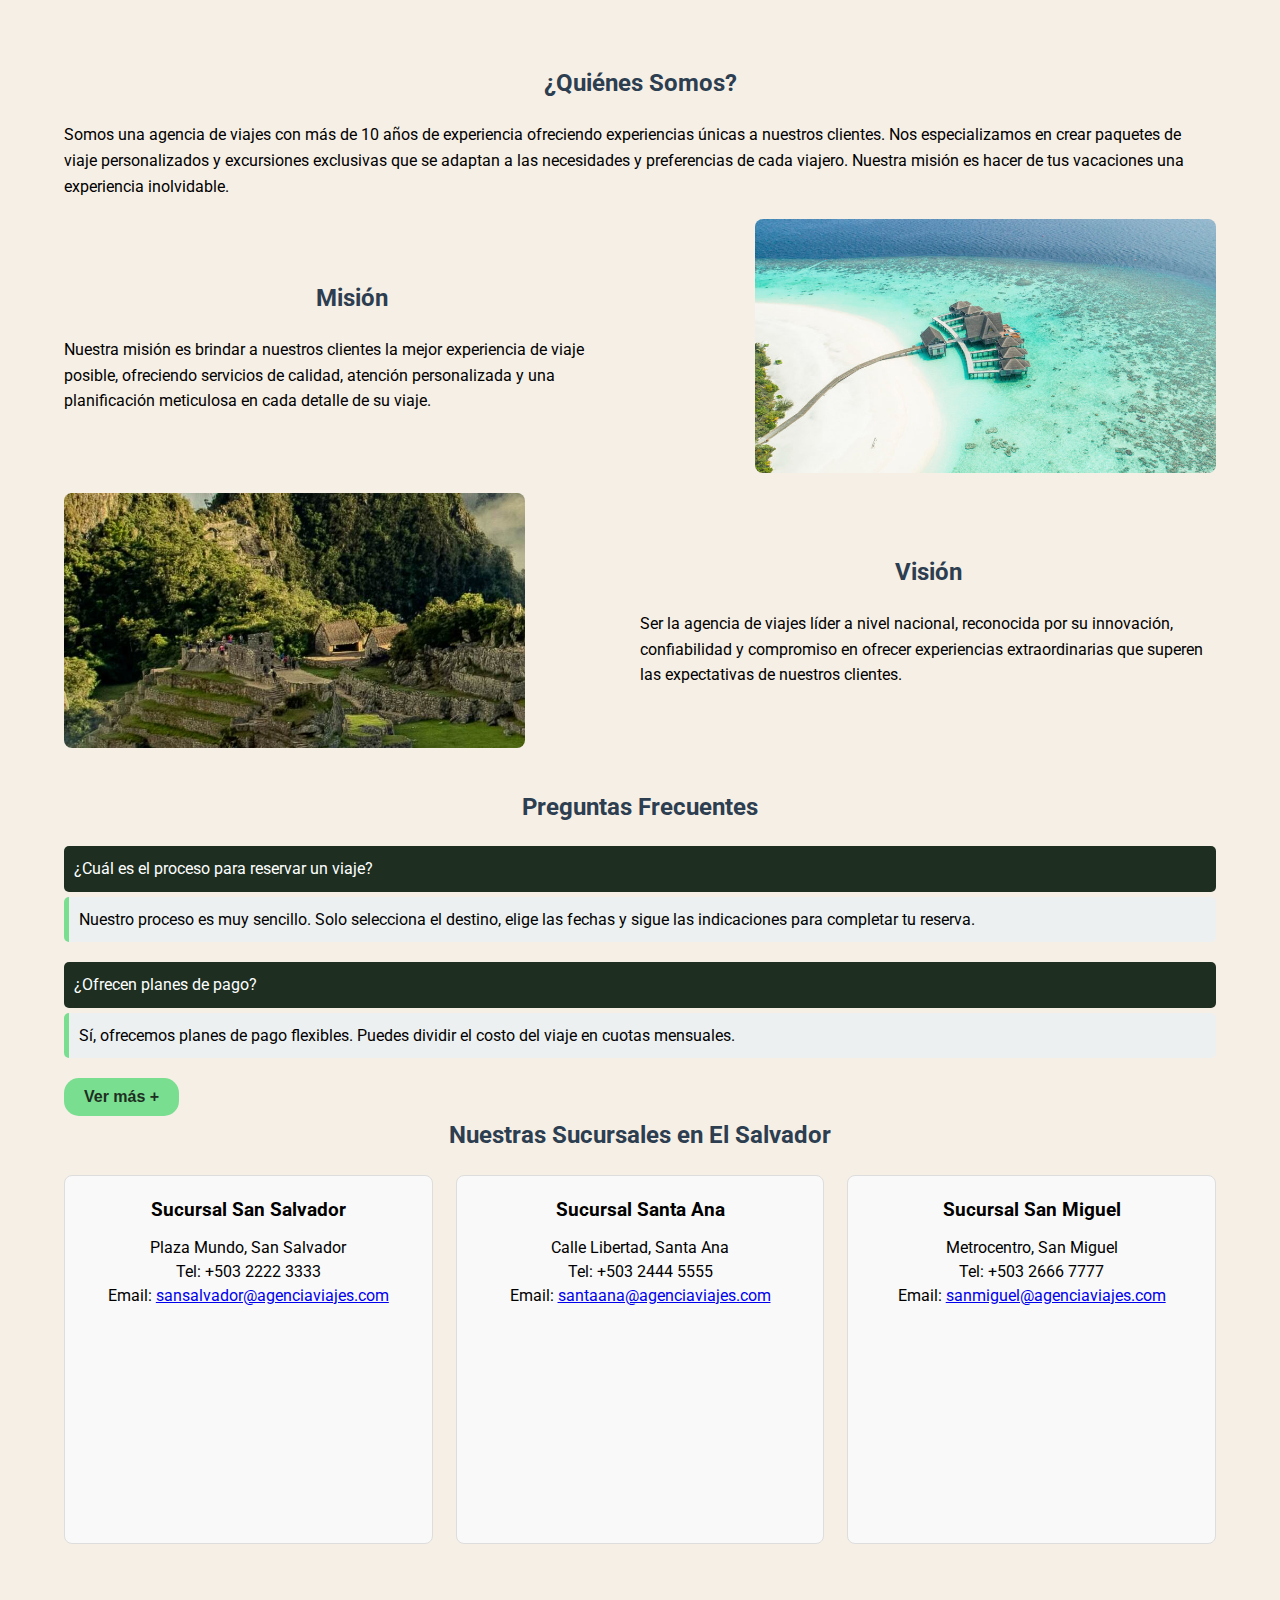
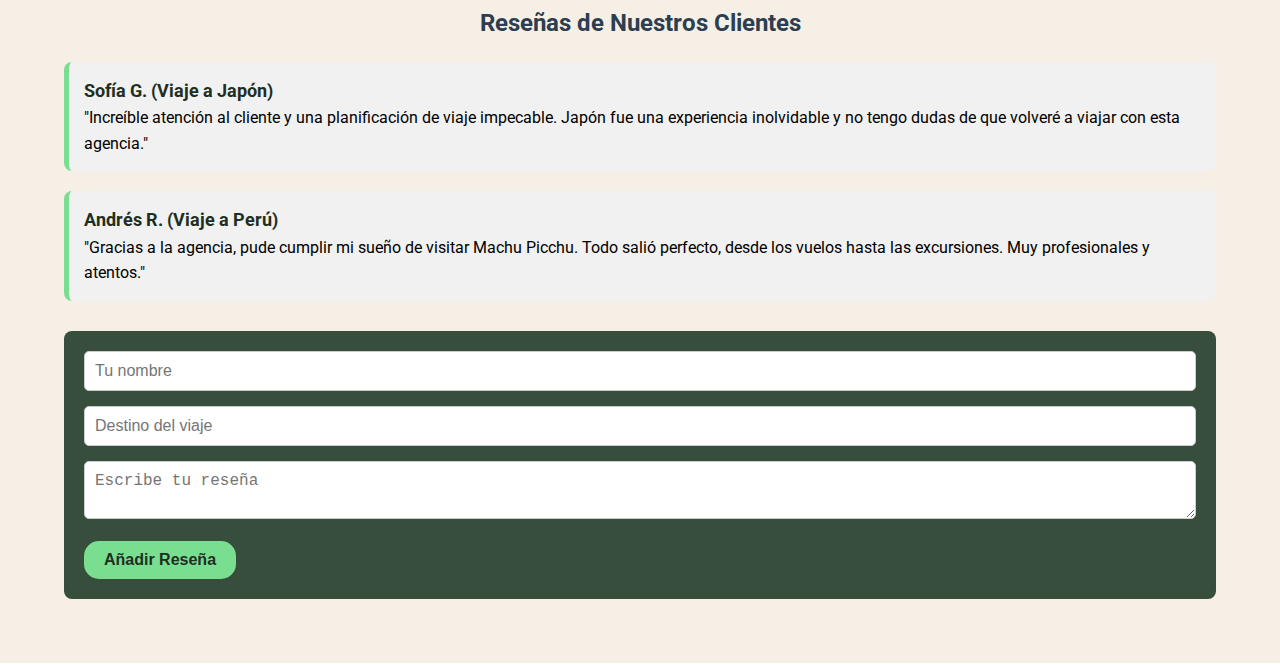
==== assets/templates/aboutUs.html @ 6f4216e9 "Añadir CSS, HTML, JS de Pagina Sobre Nosotros" ====
<!-- Autores: Carlos Santos, Francisco Montoya, Jimmy Vasquez, Edwin Morataya
Fecha: Septiembre 20, 2024 -->
<!DOCTYPE html>
<html lang="es">
  <head>
    <meta charset="UTF-8" />
    <meta name="viewport" content="width=device-width, initial-scale=1.0" />
    <title>Agencia de Viajes - Sobre Nosotros</title>
    <link rel="stylesheet" href="../css/aboutUs.css" />
  </head>
  <body>
    <div class="container">
      <!-- Descripción de la agencia -->
      <section class="descripcion-agencia">
        <h2>¿Quiénes Somos?</h2>
        <p>
          Somos una agencia de viajes con más de 10 años de experiencia
          ofreciendo experiencias únicas a nuestros clientes. Nos especializamos
          en crear paquetes de viaje personalizados y excursiones exclusivas que
          se adaptan a las necesidades y preferencias de cada viajero. Nuestra
          misión es hacer de tus vacaciones una experiencia inolvidable.
        </p>
      </section>

      <!-- Misión -->
      <section class="mision">
        <div class="mision-content">
          <div class="mision-text">
            <h2>Misión</h2>
            <p>
              Nuestra misión es brindar a nuestros clientes la mejor experiencia
              de viaje posible, ofreciendo servicios de calidad, atención
              personalizada y una planificación meticulosa en cada detalle de su
              viaje.
            </p>
          </div>
          <img
            src="../images/aboutUs/imagenMision.jpg"
            alt="Mission Image"
            class="mision-image"
          />
        </div>
      </section>

      <!-- Visión -->
      <section class="vision">
        <div class="vision-content">
          <img
            src="../images/aboutUs/imagenVision.jpg"
            alt="Vision Image"
            class="vision-image"
          />
          <div class="vision-text">
            <h2>Visión</h2>
            <p>
              Ser la agencia de viajes líder a nivel nacional, reconocida por su
              innovación, confiabilidad y compromiso en ofrecer experiencias
              extraordinarias que superen las expectativas de nuestros clientes.
            </p>
          </div>
        </div>
      </section>

      <!-- Preguntas Frecuentes (FAQ) -->
      <section id="faq" class="faq-section">
        <h2>Preguntas Frecuentes</h2>

        <div class="faq-item">
          <div class="faq-question">
            ¿Cuál es el proceso para reservar un viaje?
          </div>
          <div class="faq-answer">
            Nuestro proceso es muy sencillo. Solo selecciona el destino, elige
            las fechas y sigue las indicaciones para completar tu reserva.
          </div>
        </div>

        <div class="faq-item">
          <div class="faq-question">¿Ofrecen planes de pago?</div>
          <div class="faq-answer">
            Sí, ofrecemos planes de pago flexibles. Puedes dividir el costo del
            viaje en cuotas mensuales.
          </div>
        </div>

        <!-- Preguntas ocultas -->
        <div id="extra-questions" style="display: none">
          <div class="faq-item">
            <div class="faq-question">
              ¿Cuáles son los destinos más populares?
            </div>
            <div class="faq-answer">
              Algunos de nuestros destinos más populares incluyen destinos
              tropicales, ciudades europeas y aventuras en la naturaleza.
            </div>
          </div>

          <div class="faq-item">
            <div class="faq-question">¿Puedo cancelar mi reserva?</div>
            <div class="faq-answer">
              Sí, puedes cancelar tu reserva hasta 48 horas antes de la salida.
              Se aplicarán algunas tarifas dependiendo del destino.
            </div>
          </div>
        </div>

        <button id="ver-mas-btn">Ver más +</button>
      </section>

      <!-- Sucursales -->
      <section class="ubicacion-sucursales">
        <h2>Nuestras Sucursales en El Salvador</h2>

        <div id="sucursales-container">
          <div class="sucursal">
            <h3>Sucursal San Salvador</h3>
            <p>
              Plaza Mundo, San Salvador<br />
              Tel: +503 2222 3333<br />
              Email:
              <a href="mailto:sansalvador@agenciaviajes.com"
                >sansalvador@agenciaviajes.com</a
              >
            </p>
            <iframe
              src="https://www.google.com/maps/embed?pb=!1m18!1m12!1m3!1d3876.636771554083!2d-89.18121278484589!3d13.705889190374032!2m3!1f0!2f0!3f0!3m2!1i1024!2i768!4f13.1!3m3!1m2!1s0x8f632fba82f19b77%3A0x3dbda7e808dc129d!2sPlaza%20Mundo!5e0!3m2!1ses-419!2ssv!4v1726422460522!5m2!1ses-419!2ssv"
              width="600"
              height="450"
              style="border: 0"
              allowfullscreen=""
              loading="lazy"
              referrerpolicy="no-referrer-when-downgrade"
            ></iframe>
          </div>

          <div class="sucursal">
            <h3>Sucursal Santa Ana</h3>
            <p>
              Calle Libertad, Santa Ana<br />
              Tel: +503 2444 5555<br />
              Email:
              <a href="mailto:santaana@agenciaviajes.com"
                >santaana@agenciaviajes.com</a
              >
            </p>
            <iframe
              src="https://www.google.com/maps/embed?pb=!1m18!1m12!1m3!1d3877.2563652632855!2d-89.55889848484452!3d13.994811790283612!2m3!1f0!2f0!3f0!3m2!1i1024!2i768!4f13.1!3m3!1m2!1s0x8f62e6eb3f4e8fd9%3A0xdf89658952f9eecd!2sCatedral%20de%20Santa%20Ana!5e0!3m2!1ses-419!2ssv!4v1726422460522!5m2!1ses-419!2ssv"
              width="600"
              height="450"
              style="border: 0"
              allowfullscreen=""
              loading="lazy"
              referrerpolicy="no-referrer-when-downgrade"
            ></iframe>
          </div>

          <div class="sucursal">
            <h3>Sucursal San Miguel</h3>
            <p>
              Metrocentro, San Miguel<br />
              Tel: +503 2666 7777<br />
              Email:
              <a href="mailto:sanmiguel@agenciaviajes.com"
                >sanmiguel@agenciaviajes.com</a
              >
            </p>
            <iframe
              src="https://www.google.com/maps/embed?pb=!1m18!1m12!1m3!1d3876.7888725198725!2d-88.18129848484597!3d13.478419690507994!2m3!1f0!2f0!3f0!3m2!1i1024!2i768!4f13.1!3m3!1m2!1s0x8f6339b7b7a6d8a3%3A0x91f74e9643fa28f!2sMetrocentro%20San%20Miguel!5e0!3m2!1ses-419!2ssv!4v1726422460522!5m2!1ses-419!2ssv"
              width="600"
              height="450"
              style="border: 0"
              allowfullscreen=""
              loading="lazy"
              referrerpolicy="no-referrer-when-downgrade"
            ></iframe>
          </div>
        </div>
      </section>

      <!-- Reseñas de Clientes -->
      <section class="resenas-clientes">
        <h2>Reseñas de Nuestros Clientes</h2>
        <div id="resenas-container">
          <div class="resena">
            <p>
              <strong>Sofía G. (Viaje a Japón)</strong><br />
              "Increíble atención al cliente y una planificación de viaje
              impecable. Japón fue una experiencia inolvidable y no tengo dudas
              de que volveré a viajar con esta agencia."
            </p>
          </div>
          <div class="resena">
            <p>
              <strong>Andrés R. (Viaje a Perú)</strong><br />
              "Gracias a la agencia, pude cumplir mi sueño de visitar Machu
              Picchu. Todo salió perfecto, desde los vuelos hasta las
              excursiones. Muy profesionales y atentos."
            </p>
          </div>
        </div>

        <!-- Formulario para agregar una nueva reseña -->
        <form id="form-resena">
          <input type="text" id="nombre" placeholder="Tu nombre" required />
          <input
            type="text"
            id="destino"
            placeholder="Destino del viaje"
            required
          />
          <textarea
            id="comentario"
            placeholder="Escribe tu reseña"
            required
          ></textarea>
          <button type="submit">Añadir Reseña</button>
        </form>
      </section>
    </div>
  </body>
</html>

<script src="../js/aboutUs.js"></script>
---- assets/css/aboutUs.css ----
@import url("https://fonts.googleapis.com/css2?family=Roboto:ital,wght@0,100;0,300;0,400;0,500;0,700;0,900;1,100;1,300;1,400;1,500;1,700;1,900&display=swap");

* {
  margin: 0;
  padding: 0;
  box-sizing: border-box;
}

body {
  font-family: "Roboto", sans-serif;
  line-height: 1.6;
}

.container {
  margin: 0 auto;
  background-color: #f6efe6;
  padding: 4rem;
}

h2 {
  text-align: center;
  margin-bottom: 20px;
  color: #2c3e50;
}

/* Mision y Vision */
.mision-content,
.vision-content {
  display: flex;
  align-items: center;
  justify-content: space-between;
  margin-top: 20px;
}

.mision-text,
.vision-text {
  width: 50%;
}

.mision-image,
.vision-image {
  width: 40%;
  height: auto;
  border-radius: 8px;
}

/* Sección de sucursales */
#sucursales-container {
  display: flex;
  flex-wrap: wrap;
  justify-content: space-between;
  gap: 20px;
  margin-bottom: 40px;
}

.sucursal {
  flex: 1;
  min-width: 300px;
  max-width: 32%;
  margin-bottom: 20px;
  border: 1px solid #ddd;
  padding: 20px;
  border-radius: 8px;
  background-color: #f9f9f9;
  display: flex;
  flex-direction: column;
  align-items: center;
}

.sucursal h3 {
  margin-bottom: 10px;
  color: black;
  text-align: center;
}

.sucursal p {
  margin-bottom: 15px;
  text-align: center;
  font-size: 1rem;
  line-height: 1.5;
}

.sucursal iframe {
  width: 100%;
  height: 200px;
  border: none;
  border-radius: 8px;
}

button {
  background-color: #79de90;
  color: #1e2f22;
  font-weight: bold;
  padding: 10px 20px;
  border: none;
  border-radius: 15px;
  cursor: pointer;
  font-size: 1rem;
}

button:hover {
  background-color: #fff;
}

/* Sección de reseñas */
.resenas-clientes {
  margin-top: 40px;
}

.resena {
  margin-bottom: 20px;
  padding: 15px;
  border-left: 5px solid #79de90;
  background-color: #f1f1f1;
  border-radius: 8px;
}

.resena strong {
  color: #1e2f22;
  font-size: 1.1rem;
}

/* Formulario de reseñas */
form#form-resena {
  margin-top: 30px;
  background-color: #364e3b;
  padding: 20px;
  border-radius: 8px;
}

form input,
form textarea {
  width: 100%;
  padding: 10px;
  margin-bottom: 15px;
  border: 1px solid #ccc;
  border-radius: 5px;
  font-size: 1rem;
}

/* Sección FAQ */
.faq-section {
  margin-top: 40px;
}

.faq-item {
  margin-bottom: 20px;
}

.faq-question {
  background-color: #1e2f22;
  color: white;
  padding: 10px;
  border-radius: 5px;
}

.faq-answer {
  padding: 10px;
  background-color: #ecf0f1;
  border-left: 5px solid #79de90;
  border-radius: 5px;
  margin-top: 5px;
}

/* Media para celulares */
@media (max-width: 768px) {
  .container {
    padding: 2rem;
  }

  .mision-content {
    flex-direction: column;
  }

  .vision-content {
    flex-direction: column-reverse;
  }

  .mision-text,
  .vision-text {
    width: 100%;
  }

  .mision-image,
  .vision-image {
    width: 100%;
    margin: 20px 0;
  }

  #sucursales-container {
    flex-direction: column;
    gap: 20px;
  }

  .sucursal {
    max-width: 100%;
  }

  .sucursal iframe {
    height: 250px;
  }
}
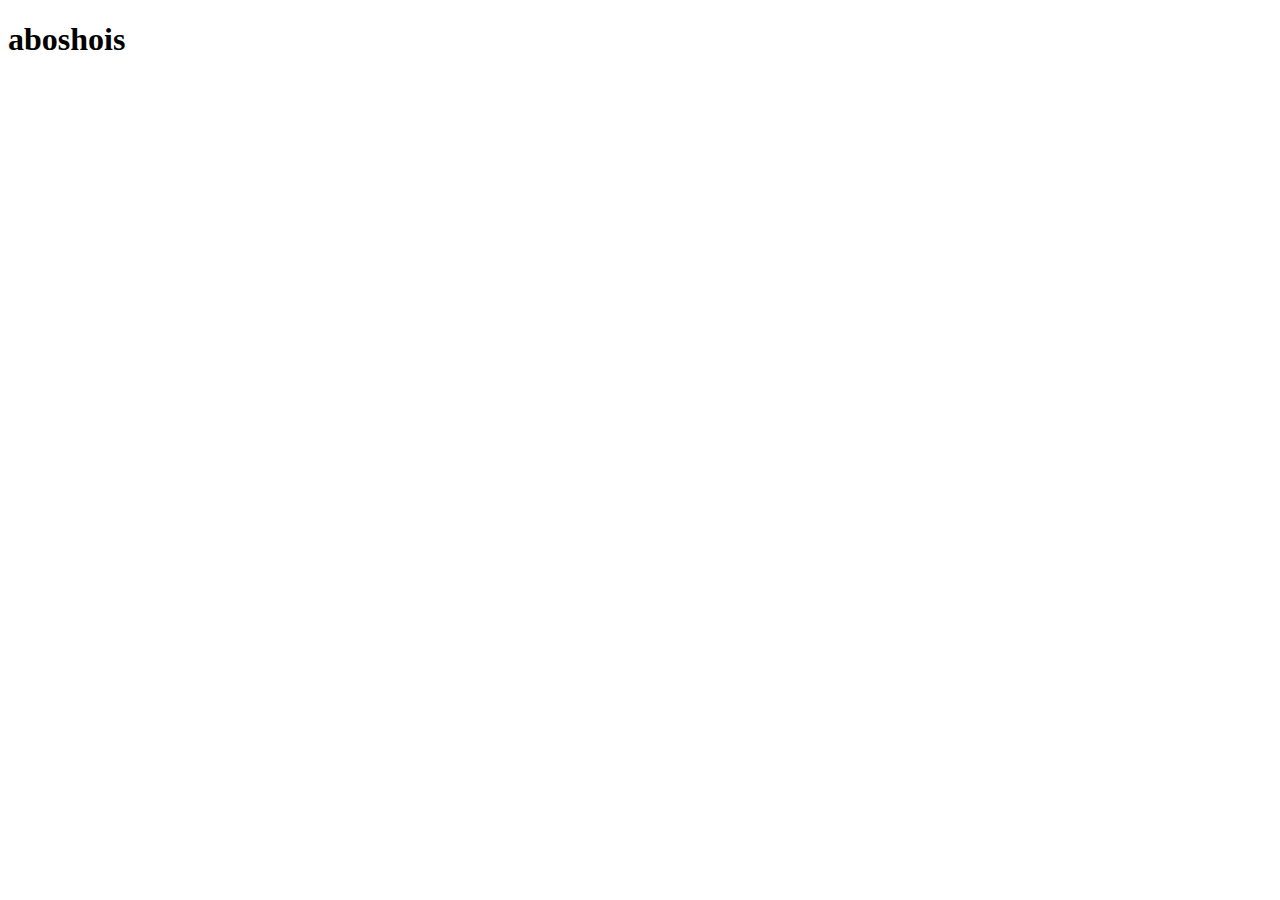
==== commit 6d82acae: "pagina finalizada" ====
--- a/assets/templates/aboutUs.html
+++ b/assets/templates/aboutUs.html
@@ -1,223 +1,11 @@
-<!-- Autores: Carlos Santos, Francisco Montoya, Jimmy Vasquez, Edwin Morataya
-Fecha: Septiembre 20, 2024 -->
 <!DOCTYPE html>
-<html lang="es">
-  <head>
-    <meta charset="UTF-8" />
-    <meta name="viewport" content="width=device-width, initial-scale=1.0" />
-    <title>Agencia de Viajes - Sobre Nosotros</title>
-    <link rel="stylesheet" href="../css/aboutUs.css" />
-  </head>
-  <body>
-    <div class="container">
-      <!-- Descripción de la agencia -->
-      <section class="descripcion-agencia">
-        <h2>¿Quiénes Somos?</h2>
-        <p>
-          Somos una agencia de viajes con más de 10 años de experiencia
-          ofreciendo experiencias únicas a nuestros clientes. Nos especializamos
-          en crear paquetes de viaje personalizados y excursiones exclusivas que
-          se adaptan a las necesidades y preferencias de cada viajero. Nuestra
-          misión es hacer de tus vacaciones una experiencia inolvidable.
-        </p>
-      </section>
-
-      <!-- Misión -->
-      <section class="mision">
-        <div class="mision-content">
-          <div class="mision-text">
-            <h2>Misión</h2>
-            <p>
-              Nuestra misión es brindar a nuestros clientes la mejor experiencia
-              de viaje posible, ofreciendo servicios de calidad, atención
-              personalizada y una planificación meticulosa en cada detalle de su
-              viaje.
-            </p>
-          </div>
-          <img
-            src="../images/aboutUs/imagenMision.jpg"
-            alt="Mission Image"
-            class="mision-image"
-          />
-        </div>
-      </section>
-
-      <!-- Visión -->
-      <section class="vision">
-        <div class="vision-content">
-          <img
-            src="../images/aboutUs/imagenVision.jpg"
-            alt="Vision Image"
-            class="vision-image"
-          />
-          <div class="vision-text">
-            <h2>Visión</h2>
-            <p>
-              Ser la agencia de viajes líder a nivel nacional, reconocida por su
-              innovación, confiabilidad y compromiso en ofrecer experiencias
-              extraordinarias que superen las expectativas de nuestros clientes.
-            </p>
-          </div>
-        </div>
-      </section>
-
-      <!-- Preguntas Frecuentes (FAQ) -->
-      <section id="faq" class="faq-section">
-        <h2>Preguntas Frecuentes</h2>
-
-        <div class="faq-item">
-          <div class="faq-question">
-            ¿Cuál es el proceso para reservar un viaje?
-          </div>
-          <div class="faq-answer">
-            Nuestro proceso es muy sencillo. Solo selecciona el destino, elige
-            las fechas y sigue las indicaciones para completar tu reserva.
-          </div>
-        </div>
-
-        <div class="faq-item">
-          <div class="faq-question">¿Ofrecen planes de pago?</div>
-          <div class="faq-answer">
-            Sí, ofrecemos planes de pago flexibles. Puedes dividir el costo del
-            viaje en cuotas mensuales.
-          </div>
-        </div>
-
-        <!-- Preguntas ocultas -->
-        <div id="extra-questions" style="display: none">
-          <div class="faq-item">
-            <div class="faq-question">
-              ¿Cuáles son los destinos más populares?
-            </div>
-            <div class="faq-answer">
-              Algunos de nuestros destinos más populares incluyen destinos
-              tropicales, ciudades europeas y aventuras en la naturaleza.
-            </div>
-          </div>
-
-          <div class="faq-item">
-            <div class="faq-question">¿Puedo cancelar mi reserva?</div>
-            <div class="faq-answer">
-              Sí, puedes cancelar tu reserva hasta 48 horas antes de la salida.
-              Se aplicarán algunas tarifas dependiendo del destino.
-            </div>
-          </div>
-        </div>
-
-        <button id="ver-mas-btn">Ver más +</button>
-      </section>
-
-      <!-- Sucursales -->
-      <section class="ubicacion-sucursales">
-        <h2>Nuestras Sucursales en El Salvador</h2>
-
-        <div id="sucursales-container">
-          <div class="sucursal">
-            <h3>Sucursal San Salvador</h3>
-            <p>
-              Plaza Mundo, San Salvador<br />
-              Tel: +503 2222 3333<br />
-              Email:
-              <a href="mailto:sansalvador@agenciaviajes.com"
-                >sansalvador@agenciaviajes.com</a
-              >
-            </p>
-            <iframe
-              src="https://www.google.com/maps/embed?pb=!1m18!1m12!1m3!1d3876.636771554083!2d-89.18121278484589!3d13.705889190374032!2m3!1f0!2f0!3f0!3m2!1i1024!2i768!4f13.1!3m3!1m2!1s0x8f632fba82f19b77%3A0x3dbda7e808dc129d!2sPlaza%20Mundo!5e0!3m2!1ses-419!2ssv!4v1726422460522!5m2!1ses-419!2ssv"
-              width="600"
-              height="450"
-              style="border: 0"
-              allowfullscreen=""
-              loading="lazy"
-              referrerpolicy="no-referrer-when-downgrade"
-            ></iframe>
-          </div>
-
-          <div class="sucursal">
-            <h3>Sucursal Santa Ana</h3>
-            <p>
-              Calle Libertad, Santa Ana<br />
-              Tel: +503 2444 5555<br />
-              Email:
-              <a href="mailto:santaana@agenciaviajes.com"
-                >santaana@agenciaviajes.com</a
-              >
-            </p>
-            <iframe
-              src="https://www.google.com/maps/embed?pb=!1m18!1m12!1m3!1d3877.2563652632855!2d-89.55889848484452!3d13.994811790283612!2m3!1f0!2f0!3f0!3m2!1i1024!2i768!4f13.1!3m3!1m2!1s0x8f62e6eb3f4e8fd9%3A0xdf89658952f9eecd!2sCatedral%20de%20Santa%20Ana!5e0!3m2!1ses-419!2ssv!4v1726422460522!5m2!1ses-419!2ssv"
-              width="600"
-              height="450"
-              style="border: 0"
-              allowfullscreen=""
-              loading="lazy"
-              referrerpolicy="no-referrer-when-downgrade"
-            ></iframe>
-          </div>
-
-          <div class="sucursal">
-            <h3>Sucursal San Miguel</h3>
-            <p>
-              Metrocentro, San Miguel<br />
-              Tel: +503 2666 7777<br />
-              Email:
-              <a href="mailto:sanmiguel@agenciaviajes.com"
-                >sanmiguel@agenciaviajes.com</a
-              >
-            </p>
-            <iframe
-              src="https://www.google.com/maps/embed?pb=!1m18!1m12!1m3!1d3876.7888725198725!2d-88.18129848484597!3d13.478419690507994!2m3!1f0!2f0!3f0!3m2!1i1024!2i768!4f13.1!3m3!1m2!1s0x8f6339b7b7a6d8a3%3A0x91f74e9643fa28f!2sMetrocentro%20San%20Miguel!5e0!3m2!1ses-419!2ssv!4v1726422460522!5m2!1ses-419!2ssv"
-              width="600"
-              height="450"
-              style="border: 0"
-              allowfullscreen=""
-              loading="lazy"
-              referrerpolicy="no-referrer-when-downgrade"
-            ></iframe>
-          </div>
-        </div>
-      </section>
-
-      <!-- Reseñas de Clientes -->
-      <section class="resenas-clientes">
-        <h2>Reseñas de Nuestros Clientes</h2>
-        <div id="resenas-container">
-          <div class="resena">
-            <p>
-              <strong>Sofía G. (Viaje a Japón)</strong><br />
-              "Increíble atención al cliente y una planificación de viaje
-              impecable. Japón fue una experiencia inolvidable y no tengo dudas
-              de que volveré a viajar con esta agencia."
-            </p>
-          </div>
-          <div class="resena">
-            <p>
-              <strong>Andrés R. (Viaje a Perú)</strong><br />
-              "Gracias a la agencia, pude cumplir mi sueño de visitar Machu
-              Picchu. Todo salió perfecto, desde los vuelos hasta las
-              excursiones. Muy profesionales y atentos."
-            </p>
-          </div>
-        </div>
-
-        <!-- Formulario para agregar una nueva reseña -->
-        <form id="form-resena">
-          <input type="text" id="nombre" placeholder="Tu nombre" required />
-          <input
-            type="text"
-            id="destino"
-            placeholder="Destino del viaje"
-            required
-          />
-          <textarea
-            id="comentario"
-            placeholder="Escribe tu reseña"
-            required
-          ></textarea>
-          <button type="submit">Añadir Reseña</button>
-        </form>
-      </section>
-    </div>
-  </body>
-</html>
-
-<script src="../js/aboutUs.js"></script>
+<html lang="en">
+<head>
+    <meta charset="UTF-8">
+    <meta name="viewport" content="width=device-width, initial-scale=1.0">
+    <title>Document</title>
+</head>
+<body>
+    <h1>aboshois</h1>
+</body>
+</html>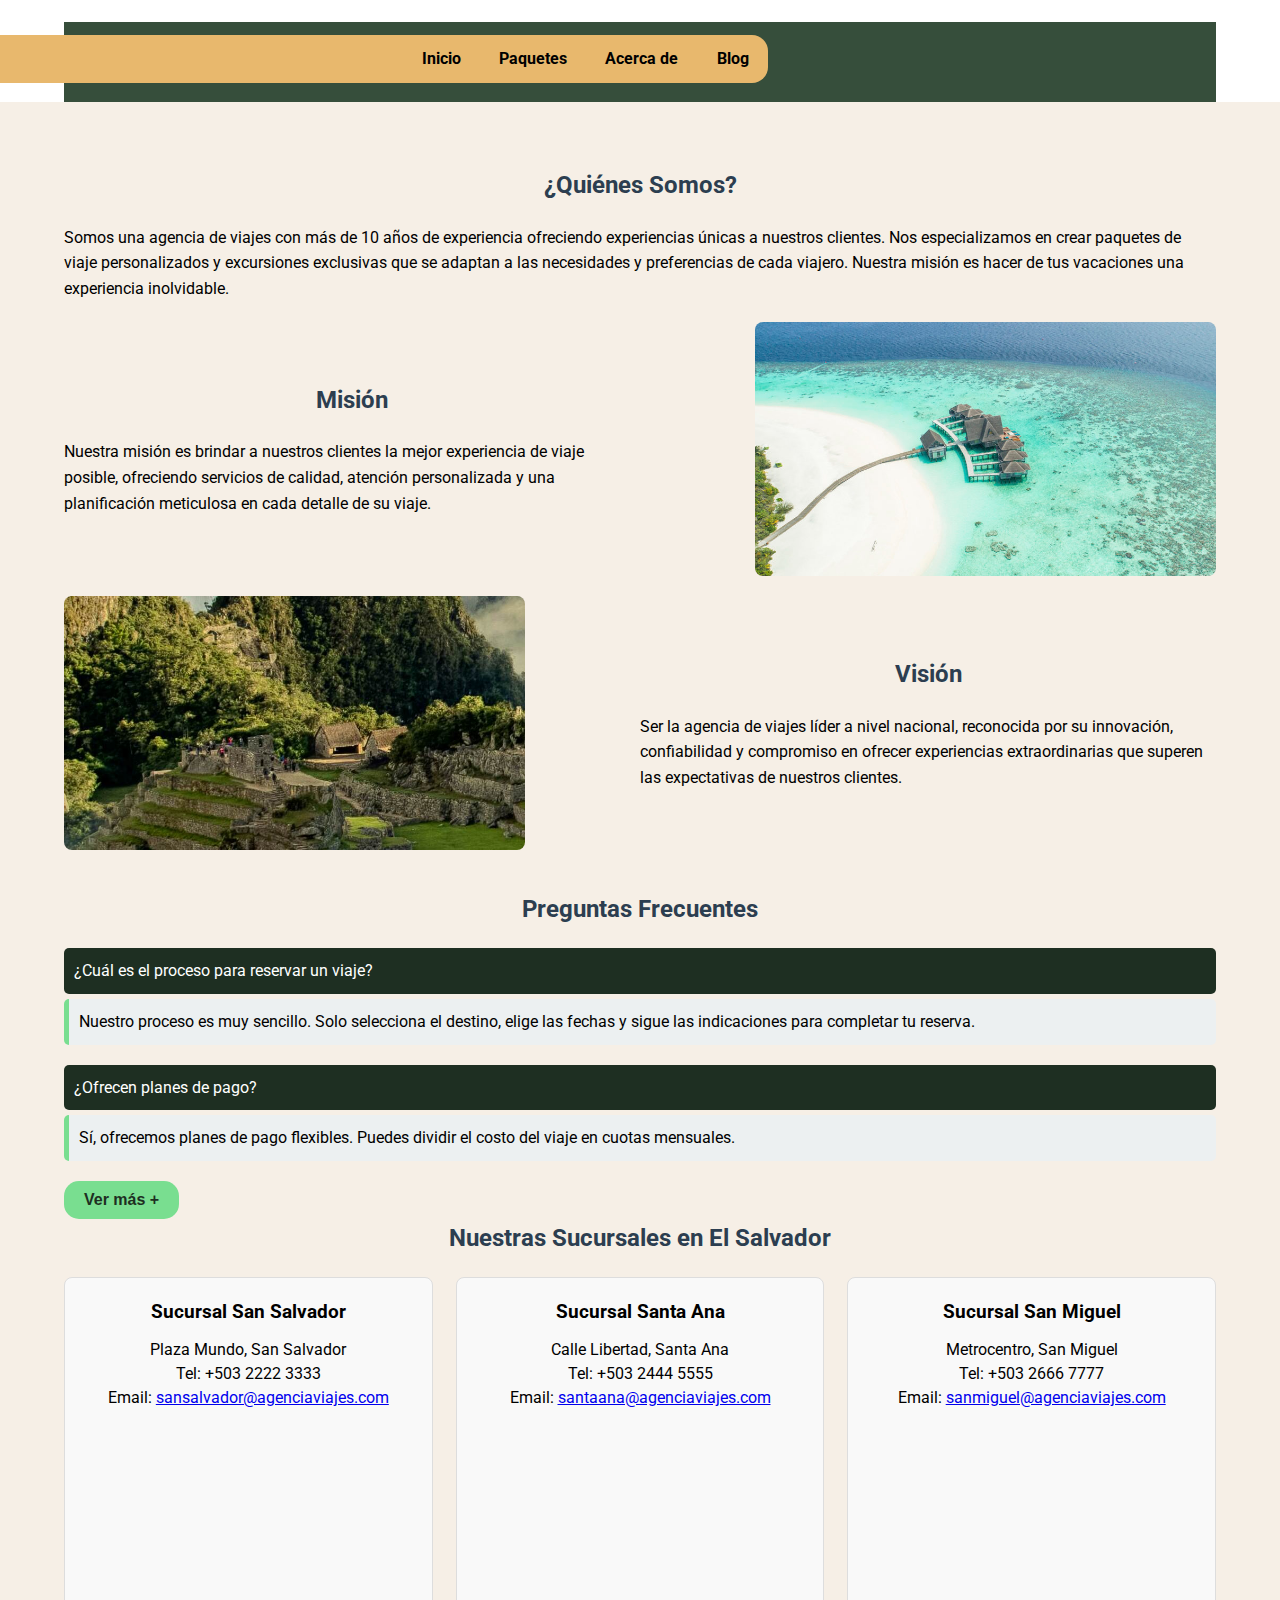
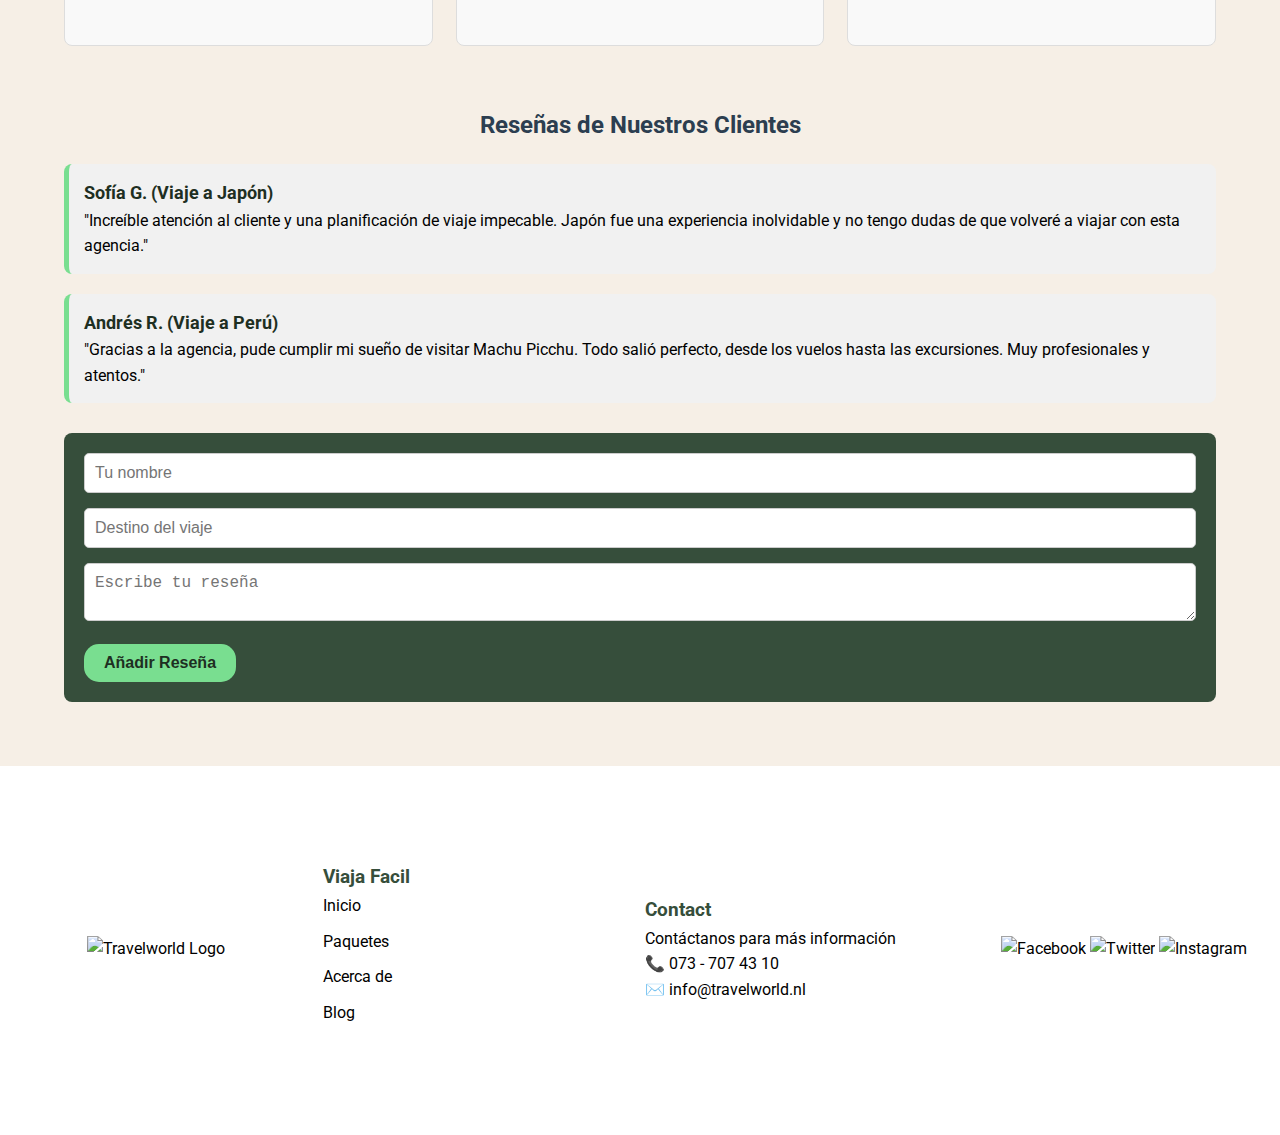
==== commit 16f2d8a4: "Añadir header y footer" ====
--- a/assets/templates/aboutUs.html
+++ b/assets/templates/aboutUs.html
@@ -1,11 +1,283 @@
+<!-- Autores: Carlos Santos, Francisco Montoya, Jimmy Vasquez, Edwin Morataya
+Fecha: Septiembre 20, 2024 -->
 <!DOCTYPE html>
-<html lang="en">
-<head>
-    <meta charset="UTF-8">
-    <meta name="viewport" content="width=device-width, initial-scale=1.0">
-    <title>Document</title>
-</head>
-<body>
-    <h1>aboshois</h1>
-</body>
-</html>+<html lang="es">
+  <head>
+    <meta charset="UTF-8" />
+    <meta name="viewport" content="width=device-width, initial-scale=1.0" />
+    <title>Agencia de Viajes - Sobre Nosotros</title>
+    <link rel="stylesheet" href="../css/aboutUs.css" />
+  </head>
+  <body>
+    <!-- header -->
+    <header class="header">
+      <!-- navbar -->
+      <div class="navbar-container navContainer">
+        <nav class="navbar">
+          <a href="#">Inicio</a>
+          <a href="#">Paquetes</a>
+          <a href="#">Acerca de</a>
+          <a href="#">Blog</a>
+        </nav>
+      </div>
+    </header>
+    <div class="container">
+      <!-- Descripción de la agencia -->
+      <section class="descripcion-agencia">
+        <h2>¿Quiénes Somos?</h2>
+        <p>
+          Somos una agencia de viajes con más de 10 años de experiencia
+          ofreciendo experiencias únicas a nuestros clientes. Nos especializamos
+          en crear paquetes de viaje personalizados y excursiones exclusivas que
+          se adaptan a las necesidades y preferencias de cada viajero. Nuestra
+          misión es hacer de tus vacaciones una experiencia inolvidable.
+        </p>
+      </section>
+
+      <!-- Misión -->
+      <section class="mision">
+        <div class="mision-content">
+          <div class="mision-text">
+            <h2>Misión</h2>
+            <p>
+              Nuestra misión es brindar a nuestros clientes la mejor experiencia
+              de viaje posible, ofreciendo servicios de calidad, atención
+              personalizada y una planificación meticulosa en cada detalle de su
+              viaje.
+            </p>
+          </div>
+          <img
+            src="../images/aboutUs/imagenMision.jpg"
+            alt="Mission Image"
+            class="mision-image"
+          />
+        </div>
+      </section>
+
+      <!-- Visión -->
+      <section class="vision">
+        <div class="vision-content">
+          <img
+            src="../images/aboutUs/imagenVision.jpg"
+            alt="Vision Image"
+            class="vision-image"
+          />
+          <div class="vision-text">
+            <h2>Visión</h2>
+            <p>
+              Ser la agencia de viajes líder a nivel nacional, reconocida por su
+              innovación, confiabilidad y compromiso en ofrecer experiencias
+              extraordinarias que superen las expectativas de nuestros clientes.
+            </p>
+          </div>
+        </div>
+      </section>
+
+      <!-- Preguntas Frecuentes (FAQ) -->
+      <section id="faq" class="faq-section">
+        <h2>Preguntas Frecuentes</h2>
+
+        <div class="faq-item">
+          <div class="faq-question">
+            ¿Cuál es el proceso para reservar un viaje?
+          </div>
+          <div class="faq-answer">
+            Nuestro proceso es muy sencillo. Solo selecciona el destino, elige
+            las fechas y sigue las indicaciones para completar tu reserva.
+          </div>
+        </div>
+
+        <div class="faq-item">
+          <div class="faq-question">¿Ofrecen planes de pago?</div>
+          <div class="faq-answer">
+            Sí, ofrecemos planes de pago flexibles. Puedes dividir el costo del
+            viaje en cuotas mensuales.
+          </div>
+        </div>
+
+        <!-- Preguntas ocultas -->
+        <div id="extra-questions" style="display: none">
+          <div class="faq-item">
+            <div class="faq-question">
+              ¿Cuáles son los destinos más populares?
+            </div>
+            <div class="faq-answer">
+              Algunos de nuestros destinos más populares incluyen destinos
+              tropicales, ciudades europeas y aventuras en la naturaleza.
+            </div>
+          </div>
+
+          <div class="faq-item">
+            <div class="faq-question">¿Puedo cancelar mi reserva?</div>
+            <div class="faq-answer">
+              Sí, puedes cancelar tu reserva hasta 48 horas antes de la salida.
+              Se aplicarán algunas tarifas dependiendo del destino.
+            </div>
+          </div>
+        </div>
+
+        <button id="ver-mas-btn">Ver más +</button>
+      </section>
+
+      <!-- Sucursales -->
+      <section class="ubicacion-sucursales">
+        <h2>Nuestras Sucursales en El Salvador</h2>
+
+        <div id="sucursales-container">
+          <div class="sucursal">
+            <h3>Sucursal San Salvador</h3>
+            <p>
+              Plaza Mundo, San Salvador<br />
+              Tel: +503 2222 3333<br />
+              Email:
+              <a href="mailto:sansalvador@agenciaviajes.com"
+                >sansalvador@agenciaviajes.com</a
+              >
+            </p>
+            <iframe
+              src="https://www.google.com/maps/embed?pb=!1m18!1m12!1m3!1d3876.636771554083!2d-89.18121278484589!3d13.705889190374032!2m3!1f0!2f0!3f0!3m2!1i1024!2i768!4f13.1!3m3!1m2!1s0x8f632fba82f19b77%3A0x3dbda7e808dc129d!2sPlaza%20Mundo!5e0!3m2!1ses-419!2ssv!4v1726422460522!5m2!1ses-419!2ssv"
+              width="600"
+              height="450"
+              style="border: 0"
+              allowfullscreen=""
+              loading="lazy"
+              referrerpolicy="no-referrer-when-downgrade"
+            ></iframe>
+          </div>
+
+          <div class="sucursal">
+            <h3>Sucursal Santa Ana</h3>
+            <p>
+              Calle Libertad, Santa Ana<br />
+              Tel: +503 2444 5555<br />
+              Email:
+              <a href="mailto:santaana@agenciaviajes.com"
+                >santaana@agenciaviajes.com</a
+              >
+            </p>
+            <iframe
+              src="https://www.google.com/maps/embed?pb=!1m18!1m12!1m3!1d3877.2563652632855!2d-89.55889848484452!3d13.994811790283612!2m3!1f0!2f0!3f0!3m2!1i1024!2i768!4f13.1!3m3!1m2!1s0x8f62e6eb3f4e8fd9%3A0xdf89658952f9eecd!2sCatedral%20de%20Santa%20Ana!5e0!3m2!1ses-419!2ssv!4v1726422460522!5m2!1ses-419!2ssv"
+              width="600"
+              height="450"
+              style="border: 0"
+              allowfullscreen=""
+              loading="lazy"
+              referrerpolicy="no-referrer-when-downgrade"
+            ></iframe>
+          </div>
+
+          <div class="sucursal">
+            <h3>Sucursal San Miguel</h3>
+            <p>
+              Metrocentro, San Miguel<br />
+              Tel: +503 2666 7777<br />
+              Email:
+              <a href="mailto:sanmiguel@agenciaviajes.com"
+                >sanmiguel@agenciaviajes.com</a
+              >
+            </p>
+            <iframe
+              src="https://www.google.com/maps/embed?pb=!1m18!1m12!1m3!1d3876.7888725198725!2d-88.18129848484597!3d13.478419690507994!2m3!1f0!2f0!3f0!3m2!1i1024!2i768!4f13.1!3m3!1m2!1s0x8f6339b7b7a6d8a3%3A0x91f74e9643fa28f!2sMetrocentro%20San%20Miguel!5e0!3m2!1ses-419!2ssv!4v1726422460522!5m2!1ses-419!2ssv"
+              width="600"
+              height="450"
+              style="border: 0"
+              allowfullscreen=""
+              loading="lazy"
+              referrerpolicy="no-referrer-when-downgrade"
+            ></iframe>
+          </div>
+        </div>
+      </section>
+
+      <!-- Reseñas de Clientes -->
+      <section class="resenas-clientes">
+        <h2>Reseñas de Nuestros Clientes</h2>
+        <div id="resenas-container">
+          <div class="resena">
+            <p>
+              <strong>Sofía G. (Viaje a Japón)</strong><br />
+              "Increíble atención al cliente y una planificación de viaje
+              impecable. Japón fue una experiencia inolvidable y no tengo dudas
+              de que volveré a viajar con esta agencia."
+            </p>
+          </div>
+          <div class="resena">
+            <p>
+              <strong>Andrés R. (Viaje a Perú)</strong><br />
+              "Gracias a la agencia, pude cumplir mi sueño de visitar Machu
+              Picchu. Todo salió perfecto, desde los vuelos hasta las
+              excursiones. Muy profesionales y atentos."
+            </p>
+          </div>
+        </div>
+
+        <!-- Formulario para agregar una nueva reseña -->
+        <form id="form-resena">
+          <input type="text" id="nombre" placeholder="Tu nombre" required />
+          <input
+            type="text"
+            id="destino"
+            placeholder="Destino del viaje"
+            required
+          />
+          <textarea
+            id="comentario"
+            placeholder="Escribe tu reseña"
+            required
+          ></textarea>
+          <button type="submit">Añadir Reseña</button>
+        </form>
+      </section>
+    </div>
+    <!-- footer -->
+    <footer class="footer">
+      <!-- Column 1: Logo -->
+      <section class="footer-column footer-logo">
+        <img
+          src="https://static.wixstatic.com/media/7fe010_73d2c13248a644cc9512ad76445589a5~mv2.jpg/v1/crop/x_0,y_0,w_251,h_222/fill/w_169,h_149,al_c,q_80,usm_0.66_1.00_0.01,enc_auto/WhatsApp%20Image%202024-08-08%20at%207_25_edited.jpg"
+          alt="Travelworld Logo"
+        />
+      </section>
+
+      <!-- Column 2: Travelworld -->
+      <section class="footer-column menu">
+        <h3>Viaja Facil</h3>
+        <ul>
+          <li><a href="#">Inicio</a></li>
+          <li><a href="#">Paquetes</a></li>
+          <li><a href="#">Acerca de</a></li>
+          <li><a href="#">Blog</a></li>
+        </ul>
+      </section>
+
+      <!-- Column 3: Contact -->
+      <section class="footer-column contact">
+        <div class="contact-info">
+          <h3>Contact</h3>
+
+          <p>Contáctanos para más información</p>
+          <p>📞 073 - 707 43 10</p>
+          <p>✉️ info@travelworld.nl</p>
+        </div>
+      </section>
+
+      <!-- Column 4: Redes sociales -->
+      <div class="footer-column social-icons">
+        <img
+          src="https://static.wixstatic.com/media/11062b_366f7fdbcafc4effaeddb0dba92014c1~mv2.png/v1/fill/w_45,h_45,al_c,q_85,usm_0.66_1.00_0.01,enc_auto/11062b_366f7fdbcafc4effaeddb0dba92014c1~mv2.png"
+          alt="Facebook"
+        />
+        <img
+          src="https://static.wixstatic.com/media/11062b_681c6c82d3344ca09a024b18998e0f66~mv2.png/v1/fill/w_45,h_45,al_c,q_85,usm_0.66_1.00_0.01,enc_auto/11062b_681c6c82d3344ca09a024b18998e0f66~mv2.png"
+          alt="Twitter"
+        />
+        <img
+          src="https://static.wixstatic.com/media/11062b_6e9638ad803e4099a6116eb750b5a584~mv2.png/v1/fill/w_45,h_45,al_c,q_85,usm_0.66_1.00_0.01,enc_auto/11062b_6e9638ad803e4099a6116eb750b5a584~mv2.png"
+          alt="Instagram"
+        />
+      </div>
+    </footer>
+  </body>
+</html>
+
+<script src="../js/aboutUs.js"></script>
--- a/assets/css/aboutUs.css
+++ b/assets/css/aboutUs.css
@@ -0,0 +1,397 @@
+@import url("https://fonts.googleapis.com/css2?family=Roboto:ital,wght@0,100;0,300;0,400;0,500;0,700;0,900;1,100;1,300;1,400;1,500;1,700;1,900&display=swap");
+
+* {
+  margin: 0;
+  padding: 0;
+  box-sizing: border-box;
+}
+
+body {
+  font-family: "Roboto", sans-serif;
+  line-height: 1.6;
+}
+
+.container {
+  margin: 0 auto;
+  background-color: #f6efe6;
+  padding: 4rem;
+}
+
+h2 {
+  text-align: center;
+  margin-bottom: 20px;
+  color: #2c3e50;
+}
+
+/* Mision y Vision */
+.mision-content,
+.vision-content {
+  display: flex;
+  align-items: center;
+  justify-content: space-between;
+  margin-top: 20px;
+}
+
+.mision-text,
+.vision-text {
+  width: 50%;
+}
+
+.mision-image,
+.vision-image {
+  width: 40%;
+  height: auto;
+  border-radius: 8px;
+}
+
+/* Sección de sucursales */
+#sucursales-container {
+  display: flex;
+  flex-wrap: wrap;
+  justify-content: space-between;
+  gap: 20px;
+  margin-bottom: 40px;
+}
+
+.sucursal {
+  flex: 1;
+  min-width: 300px;
+  max-width: 32%;
+  margin-bottom: 20px;
+  border: 1px solid #ddd;
+  padding: 20px;
+  border-radius: 8px;
+  background-color: #f9f9f9;
+  display: flex;
+  flex-direction: column;
+  align-items: center;
+}
+
+.sucursal h3 {
+  margin-bottom: 10px;
+  color: black;
+  text-align: center;
+}
+
+.sucursal p {
+  margin-bottom: 15px;
+  text-align: center;
+  font-size: 1rem;
+  line-height: 1.5;
+}
+
+.sucursal iframe {
+  width: 100%;
+  height: 200px;
+  border: none;
+  border-radius: 8px;
+}
+
+button {
+  background-color: #79de90;
+  color: #1e2f22;
+  font-weight: bold;
+  padding: 10px 20px;
+  border: none;
+  border-radius: 15px;
+  cursor: pointer;
+  font-size: 1rem;
+}
+
+button:hover {
+  background-color: #fff;
+}
+
+/* Sección de reseñas */
+.resenas-clientes {
+  margin-top: 40px;
+}
+
+.resena {
+  margin-bottom: 20px;
+  padding: 15px;
+  border-left: 5px solid #79de90;
+  background-color: #f1f1f1;
+  border-radius: 8px;
+}
+
+.resena strong {
+  color: #1e2f22;
+  font-size: 1.1rem;
+}
+
+/* Formulario de reseñas */
+form#form-resena {
+  margin-top: 30px;
+  background-color: #364e3b;
+  padding: 20px;
+  border-radius: 8px;
+}
+
+form input,
+form textarea {
+  width: 100%;
+  padding: 10px;
+  margin-bottom: 15px;
+  border: 1px solid #ccc;
+  border-radius: 5px;
+  font-size: 1rem;
+}
+
+/* Sección FAQ */
+.faq-section {
+  margin-top: 40px;
+}
+
+.faq-item {
+  margin-bottom: 20px;
+}
+
+.faq-question {
+  background-color: #1e2f22;
+  color: white;
+  padding: 10px;
+  border-radius: 5px;
+}
+
+.faq-answer {
+  padding: 10px;
+  background-color: #ecf0f1;
+  border-left: 5px solid #79de90;
+  border-radius: 5px;
+  margin-top: 5px;
+}
+
+/* Media para celulares */
+@media (max-width: 768px) {
+  .container {
+    padding: 2rem;
+  }
+
+  .mision-content {
+    flex-direction: column;
+  }
+
+  .vision-content {
+    flex-direction: column-reverse;
+  }
+
+  .mision-text,
+  .vision-text {
+    width: 100%;
+  }
+
+  .mision-image,
+  .vision-image {
+    width: 100%;
+    margin: 20px 0;
+  }
+
+  #sucursales-container {
+    flex-direction: column;
+    gap: 20px;
+  }
+
+  .sucursal {
+    max-width: 100%;
+  }
+
+  .sucursal iframe {
+    height: 250px;
+  }
+}
+
+.navContainer {
+  width: 90vw;
+  margin: 0 auto;
+}
+
+.header {
+  display: flex;
+  flex-direction: column;
+  position: relative;
+}
+
+.header .navbar-container {
+  background-color: #364e3b;
+  height: 5rem;
+  margin-top: 1.4rem;
+}
+
+.header .navbar {
+  display: flex;
+  justify-content: flex-end;
+  width: 60vw;
+  max-height: 8vh;
+  background-color: #e8b86d;
+  border-top-right-radius: 1rem;
+  border-bottom-right-radius: 1rem;
+  position: absolute;
+  left: 0;
+  top: 2.2rem;
+  align-items: center;
+}
+
+.header .navbar a {
+  text-decoration: none;
+  color: black;
+  display: block;
+  padding: 0.7rem 1.2rem;
+  font-size: 1em;
+  font-weight: bold;
+}
+
+.header .navbar a:hover {
+  background-color: #f6efe6;
+  color: #000;
+  border-radius: 0.8rem;
+}
+
+.header .header-logo-section {
+  display: flex;
+  align-items: center;
+  justify-content: space-evenly;
+  height: 6rem;
+  padding: 4rem 0;
+}
+
+.header .header-logo-section img {
+  width: 93px;
+  height: 82px;
+  object-fit: cover;
+}
+
+.header .header-logo-section h1 {
+  font-size: 3em;
+}
+
+/* Footer */
+.footer {
+  display: grid;
+  grid-template-columns: repeat(4, 1fr);
+  height: 367px;
+  align-items: center;
+  gap: 10px;
+  text-align: center;
+}
+
+.footer .footer-logo img {
+  width: 93px;
+  height: 82px;
+}
+
+.footer .footer-column h3 {
+  text-align: start;
+  color: #364e3b;
+}
+
+.footer-column .contact-info {
+  text-align: start;
+}
+
+.footer .footer-column ul {
+  list-style: none;
+  padding: 0;
+}
+
+.footer .footer-column ul li {
+  text-align: start;
+  margin-bottom: 10px;
+}
+
+.footer .footer-column ul li a {
+  text-decoration: none;
+  color: black;
+}
+.footer .footer-column ul li a:hover {
+  color: #79de90;
+}
+
+/* Media Queries */
+
+@media (max-width: 769px) {
+  /* header */
+  .header .navbar {
+    width: 70vw;
+  }
+
+  /* footer */
+  .footer .social-icons {
+    display: flex;
+    flex-direction: column;
+    justify-content: space-evenly;
+    align-items: center;
+    height: 40%;
+  }
+  .footer .social-icons img {
+    width: 25px;
+    height: 25px;
+  }
+}
+
+@media (max-width: 600px) {
+  .header .navbar {
+    width: 80vw;
+  }
+
+  .header .header-logo-section h1 {
+    font-size: 2em;
+  }
+
+  /* footer */
+  .footer {
+    grid-template-columns: 1fr 1fr;
+  }
+  .footer-column {
+    margin: 0 auto;
+  }
+
+  .footer .footer-column .contact-info {
+    font-size: 0.8em;
+    display: flex;
+    flex-direction: column;
+    justify-content: flex-end;
+    padding: 2rem;
+    text-align: center;
+  }
+
+  .footer .footer-column .contact-info h3 {
+    text-align: center;
+  }
+
+  .footer .social-icons {
+    display: flex;
+    justify-content: space-evenly;
+    height: 70%;
+  }
+}
+
+@media (max-width: 500px) {
+  .header .navbar-container {
+    height: 200px;
+    position: relative;
+    width: 100%;
+  }
+
+  .header .navbar {
+    display: flex;
+    flex-direction: column;
+    border-radius: 20px;
+    max-height: 100%;
+    width: 100%;
+    position: absolute;
+    top: 16px;
+    left: 50%;
+    transform: translateX(-50%);
+    background-color: #364e3b;
+  }
+
+  .header .navbar a {
+    color: #fff;
+  }
+
+  .header .header-logo-section {
+    flex-direction: column;
+    height: 20rem;
+  }
+}
